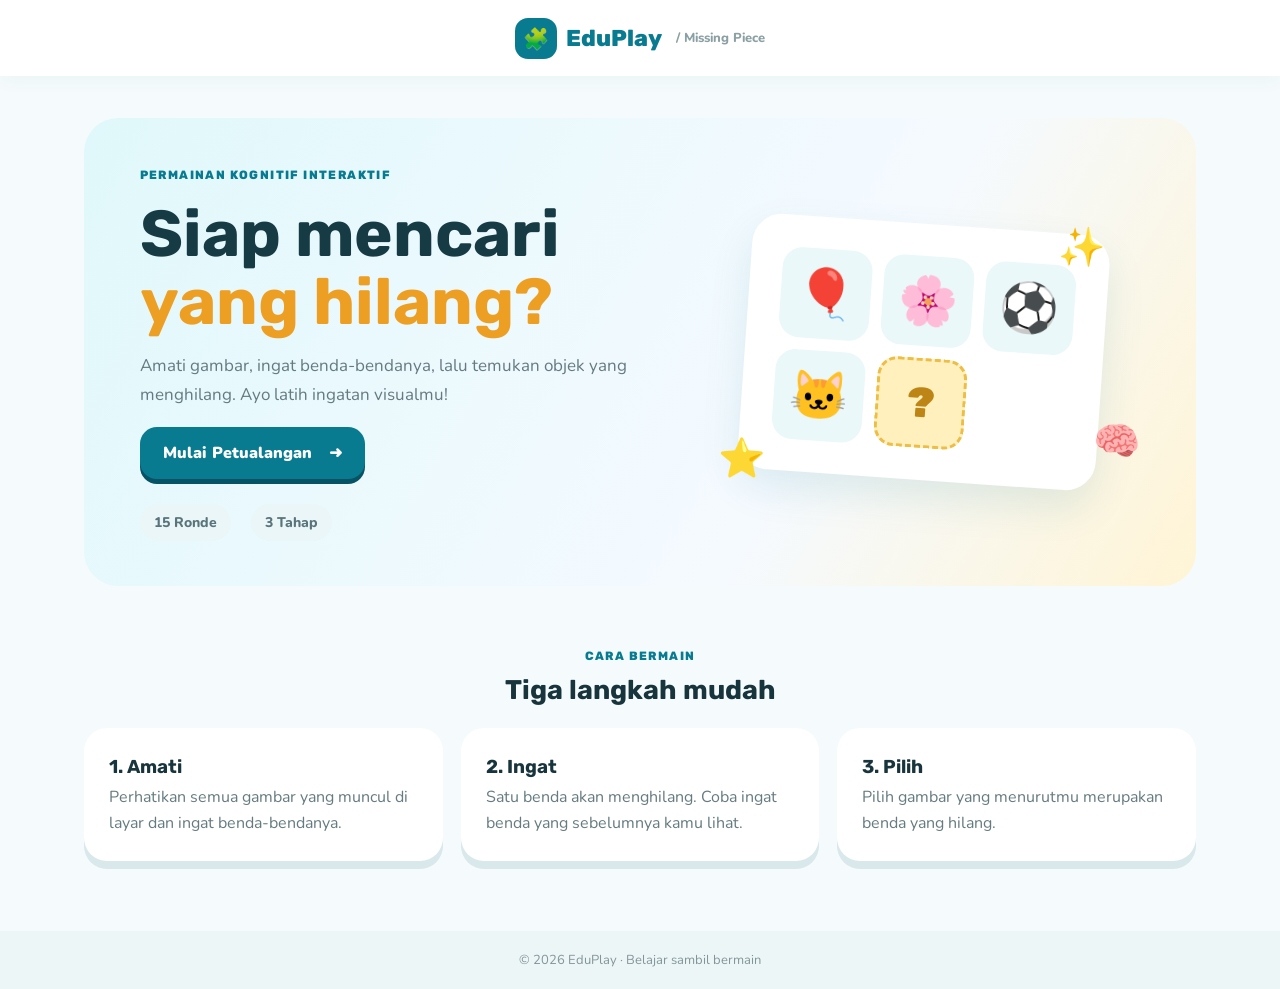
==== index.html @ 81400b52 "first commit" ====
<!DOCTYPE html>
<html lang="id">
<head>
  <meta charset="UTF-8">
  <meta name="viewport" content="width=device-width, initial-scale=1.0">
  <title>EduPlay — Missing Piece</title>
  <link rel="preconnect" href="https://fonts.googleapis.com">
  <link href="https://fonts.googleapis.com/css2?family=Nunito:wght@400;600;700;800;900&family=Rubik:wght@500;600;700;800;900&display=swap" rel="stylesheet">
  <link rel="stylesheet" href="style.css">
</head>
<body>
  <header class="topbar">
    <div class="brand"><span class="brand-icon">🧩</span><span>EduPlay</span></div>
    <div class="brand-sub">/ Missing Piece</div>
  </header>

  <main>
    <section id="homePage" class="page active">
      <div class="hero">
        <div class="hero-copy">
          <span class="eyebrow">PERMAINAN KOGNITIF INTERAKTIF</span>
          <h1>Siap mencari<br><span>yang hilang?</span></h1>
          <p>Amati gambar, ingat benda-bendanya, lalu temukan objek yang menghilang. Ayo latih ingatan visualmu!</p>
          <button class="primary-btn" id="startBtn">Mulai Petualangan <span>➜</span></button>
          <div class="mini-facts"><span>15 Ronde</span><span>3 Tahap</span></div>
        </div>
        <div class="hero-art">
          <div class="art-card"><span>🎈</span><span>🌸</span><span>⚽</span><span>🐱</span><span class="missing">?</span></div>
          <div class="float f1">✨</div><div class="float f2">⭐</div><div class="float f3">🧠</div>
        </div>
      </div>

      <div class="section-heading"><span class="eyebrow">CARA BERMAIN</span><h2>Tiga langkah mudah</h2></div>
      <div class="steps">
        <article class="info-card"><h3>1. Amati</h3><p>Perhatikan semua gambar yang muncul di layar dan ingat benda-bendanya.</p></article>
        <article class="info-card"><h3>2. Ingat</h3><p>Satu benda akan menghilang. Coba ingat benda yang sebelumnya kamu lihat.</p></article>
        <article class="info-card"><h3>3. Pilih</h3><p>Pilih gambar yang menurutmu merupakan benda yang hilang.</p></article>
      </div>
    </section>

    <section id="gamePage" class="page">
      <div class="game-heading">
        <div>
          <span class="eyebrow">SIMULATOR INTERAKTIF · 15 RONDE</span>
          <h1>Arena Missing Piece</h1>
          <p>Amati objek dengan teliti, lalu temukan yang menghilang!</p>
        </div>
      </div>
      <div class="stage-line"><span id="stageLabel">TAHAP 1 · 4 OBJEK</span><span id="phaseLabel">FASE 1 · AMATI</span></div>

      <div class="game-card">
        <div class="instruction" id="instruction">Perhatikan semua benda berikut dan ingat baik-baik.</div>
        <div class="timer-wrap"><div class="timer-number" id="timerNumber">5</div><span id="timerCaption">Waktu untuk mengamati</span></div>
        <div class="object-grid" id="objectGrid"></div>
        <div id="answerArea" class="answer-area hidden">
          <h2>Benda mana yang menghilang?</h2>
          <p>Pilih satu jawaban yang benar.</p>
          <div id="choiceGrid" class="choice-grid"></div>
        </div>
        <div id="feedback" class="feedback" aria-live="polite"></div>
        <div class="game-actions">
          <button id="nextBtn" class="primary-btn hidden">Ronde Berikutnya <span>➜</span></button>
          <button id="restartBtn" class="secondary-btn">Ulangi permainan</button>
        </div>
      </div>
      <p class="game-note">Tidak perlu terburu-buru. Amati gambar dengan tenang dan pilih jawabanmu.</p>
    </section>

    <section id="reportPage" class="page">
      <div class="report-hero">
        <div class="trophy">🏆</div>
        <span class="eyebrow">HASIL PETUALANGANMU</span>
        <h1 id="reportTitle">Rapor Permainan</h1>
        <p id="reportMessage">Selesaikan permainan untuk melihat hasilmu di sini.</p>
      </div>
      <div class="report-stats">
        <article class="stat-card"><small>TOTAL SKOR</small><strong id="finalScore">—</strong></article>
        <article class="stat-card"><small>AKURASI</small><strong id="accuracy">—</strong></article>
        <article class="stat-card"><small>JAWABAN BENAR</small><strong id="correctCount">—</strong></article>
        <article class="stat-card"><small>RATA-RATA RESPONS</small><strong id="avgTime">—</strong></article>
      </div>
      <div class="report-detail">
        <h2>Performa setiap tahap</h2>
        <div id="stageResults" class="stage-results">
          <p class="empty-report">Belum ada data permainan. Selesaikan 15 ronde untuk melihat laporan.</p>
        </div>
        <p class="report-disclaimer">Catatan: Rapor ini menggambarkan performa selama permainan, bukan diagnosis atau hasil tes psikologi terstandar.</p>
      </div>
      <div class="report-actions">
        <button class="primary-btn" id="playAgainBtn">Main Lagi</button>
        <button class="secondary-btn" id="printBtn">Cetak Rapor</button>
      </div>
    </section>
  </main>

  <footer>© 2026 EduPlay · Belajar sambil bermain</footer>
  <script src="script.js"></script>
</body>
</html>
---- style.css ----
*{box-sizing:border-box} :root{--blue:#087b91;--cyan:#dff7fb;--yellow:#ffcf58;--pink:#ff7892;--ink:#18343c;--muted:#657b80;--paper:#f5fbfc;--white:#fff;--green:#2eaa79;--shadow:0 8px 0 rgba(15,95,112,.12)} body{margin:0;background:var(--paper);color:var(--ink);font-family:Nunito, sans-serif}button{font:inherit;cursor:pointer;border:0}.topbar{height:76px;background:#ffffffed;backdrop-filter:blur(10px);display:flex;align-items:center;padding:0 max(calc((100% - 1160px)/2),24px);gap:14px;position:sticky;top:0;z-index:10;box-shadow:0 3px 18px #0b64700d}.brand{display:flex;align-items:center;gap:9px;text-decoration:none;font:800 23px Rubik;color:var(--blue)}.brand-icon{background:var(--blue);color:white;border-radius:13px;padding:8px;font-size:21px}.brand-sub{color:#8ba0a4;font-weight:800;font-size:13px}.nav{margin:auto;display:flex;gap:5px;background:#eef5f6;padding:5px;border-radius:30px}.nav-btn{padding:10px 17px;border-radius:24px;background:transparent;color:#61777b;font-weight:800}.nav-btn.active{background:var(--blue);color:white;box-shadow:0 3px 0 #075366}.sound-btn{background:#e9f3f5;border-radius:50%;width:42px;height:42px;font-size:19px}.page{display:none;max-width:1160px;margin:auto;padding:42px 24px 70px;min-height:calc(100vh - 130px)}.page.active{display:block}.hero{display:grid;grid-template-columns:1.1fr .9fr;align-items:center;gap:40px;padding:45px 5%;background:linear-gradient(120deg,#e0f8fb,#f5faff 65%,#fff4d5);border-radius:34px;overflow:hidden}.eyebrow{font:800 12px Rubik;letter-spacing:1.4px;color:var(--blue)}h1,h2,h3{font-family:Rubik,sans-serif}.hero h1{font-size:clamp(40px,6vw,65px);line-height:1.04;margin:15px 0;color:#163b45}.hero h1 span{color:#ed9f24}.hero-copy p,.game-heading p{font-size:17px;line-height:1.7;color:var(--muted);max-width:490px}.primary-btn{background:var(--blue);color:white;padding:15px 23px;border-radius:17px;font-weight:900;box-shadow:0 5px 0 #075366;transition:.15s}.primary-btn:hover{transform:translateY(-2px);filter:brightness(1.06)}.primary-btn:active{transform:translateY(3px);box-shadow:0 2px 0 #075366}.primary-btn span{margin-left:12px}.mini-facts{display:flex;gap:20px;margin-top:25px;color:#59757b;font-weight:800;font-size:14px}.hero-art{position:relative;min-height:280px;display:grid;place-items:center}.art-card{background:white;border:7px solid #fff;border-radius:30px;box-shadow:0 18px 40px #0b71801c;display:grid;grid-template-columns:repeat(3,90px);gap:12px;padding:25px;transform:rotate(4deg)}.art-card span{width:90px;height:90px;border-radius:20px;background:#eaf8fa;display:grid;place-items:center;font-size:48px}.art-card .missing{background:#fff0bd;color:#bd8515;font:900 42px Rubik;border:3px dashed #edbd45}.float{position:absolute;font-size:38px}.f1{top:10px;right:35px}.f2{bottom:8px;left:10px}.f3{right:0;bottom:25px}.section-heading{text-align:center;margin:58px 0 22px}.section-heading h2,.stage-preview h2{margin:8px 0;font-size:27px}.steps{display:grid;grid-template-columns:repeat(3,1fr);gap:18px}.info-card{background:white;border-radius:23px;padding:25px;box-shadow:var(--shadow)}.step-icon{width:58px;height:58px;border-radius:18px;display:grid;place-items:center;font-size:29px}.blue{background:#dff7fb}.yellow{background:#fff2c9}.pink{background:#ffe5eb}.info-card h3{margin:18px 0 7px}.info-card p{color:var(--muted);line-height:1.6;margin:0}.stage-preview{margin-top:35px;background:#fff;border-radius:25px;padding:25px 30px;display:flex;align-items:center;justify-content:space-between;gap:20px;box-shadow:var(--shadow)}.stage-chips{display:flex;flex-wrap:wrap;gap:9px}.stage-chips span{background:#eff8f8;padding:11px 14px;border-radius:30px;font-weight:800;font-size:13px}.game-heading{display:flex;align-items:center;justify-content:space-between;gap:20px}.game-heading h1{font-size:34px;margin:8px 0}.game-heading p{margin:0}.secondary-btn{background:#e8f2f4;color:#24515b;padding:13px 18px;border-radius:14px;font-weight:900}.hud{display:grid;grid-template-columns:repeat(4,1fr);gap:12px;margin:25px 0 14px}.hud-item{background:white;border-radius:16px;padding:13px 17px;box-shadow:0 4px 0 #e1edef}.hud-item small,.stat-card small{display:block;color:#819397;font-size:11px;font-weight:900;letter-spacing:1px}.hud-item strong{font:800 20px Rubik;display:block;margin-top:5px}.progress-track{height:11px;background:#dfebed;border-radius:20px;overflow:hidden}.progress-track div{height:100%;width:0;background:linear-gradient(90deg,#1aa6bb,#ffca55);border-radius:20px;transition:width .3s}.stage-line{display:flex;justify-content:space-between;margin:18px 2px 12px;color:var(--blue);font-size:12px;font-weight:900;letter-spacing:1px}.game-card{background:white;border-radius:28px;padding:27px;box-shadow:0 8px 0 #dcebed;text-align:center}.instruction{font:700 19px Rubik;margin:0 auto 15px}.timer-wrap{display:flex;align-items:center;justify-content:center;gap:9px;color:#748a8f;font-size:13px;font-weight:800;margin-bottom:18px}.timer-number{background:#fff0c5;color:#9b6c00;font:900 18px Rubik;border-radius:50%;width:36px;height:36px;display:grid;place-items:center}.object-grid{display:flex;justify-content:center;flex-wrap:wrap;gap:14px;min-height:125px;align-items:center}.object-tile{width:112px;height:112px;border-radius:23px;background:#eaf8fa;display:grid;place-items:center;font-size:56px;border:3px solid #d8f0f3;animation:pop .25s ease}.object-tile.missing-tile{background:#fff5d9;border:3px dashed #e9bd4c;color:#b77b0b;font:900 42px Rubik}.answer-area{margin-top:24px}.answer-area h2{font-size:22px;margin:0 0 4px}.answer-area p{color:var(--muted);margin:0 0 17px}.choice-grid{display:flex;justify-content:center;flex-wrap:wrap;gap:12px}.choice-btn{width:92px;height:92px;border-radius:20px;background:#eff8f9;border:3px solid transparent;font-size:44px;transition:.15s}.choice-btn:hover{border-color:#45b4c2;transform:translateY(-3px)}.choice-btn:disabled{cursor:default;opacity:.75}.choice-btn.correct{background:#dff8eb;border-color:#45bd84}.choice-btn.wrong{background:#ffe4e9;border-color:#ed8296}.feedback{min-height:28px;margin:17px 0 0;font-weight:900;font-size:17px}.feedback.good{color:#16865b}.feedback.bad{color:#d34b66}.game-actions{display:flex;justify-content:center;gap:12px;margin-top:12px}.hidden{display:none!important}.game-note{text-align:center;color:#74898e;font-size:13px;margin-top:20px}.report-hero{text-align:center;padding:35px 15px 25px}.trophy{font-size:68px}.report-hero h1{font-size:38px;margin:8px}.report-hero p{color:var(--muted)}.report-stats{display:grid;grid-template-columns:repeat(4,1fr);gap:14px}.stat-card{background:white;padding:22px;border-radius:20px;box-shadow:var(--shadow)}.stat-card>span{font-size:28px}.stat-card small{margin-top:12px}.stat-card strong{display:block;font:900 29px Rubik;margin-top:7px;color:var(--blue)}.report-detail{background:white;border-radius:24px;padding:25px;margin-top:25px;box-shadow:var(--shadow)}.report-detail h2{margin-top:0}.stage-results{display:grid;grid-template-columns:repeat(3,1fr);gap:12px}.stage-result{background:#eff8f9;padding:17px;border-radius:16px}.stage-result strong{font:800 18px Rubik}.stage-result p{color:var(--muted);margin:7px 0 0}.report-disclaimer{font-size:12px;color:#7d9094;line-height:1.5;margin:20px 0 0}.empty-report{text-align:center;color:var(--muted);grid-column:1/-1;padding:20px}.report-actions{display:flex;justify-content:center;gap:12px;margin-top:25px}footer{text-align:center;padding:20px;color:#82969a;font-size:13px;background:#edf6f7}@keyframes pop{from{transform:scale(.8);opacity:.3}to{transform:scale(1);opacity:1}}@media(max-width:760px){.topbar{height:auto;min-height:70px;padding:12px 16px;flex-wrap:wrap}.brand{font-size:20px}.brand-sub{display:none}.nav{order:3;width:100%;justify-content:center}.nav-btn{font-size:12px;padding:9px 11px}.page{padding:25px 16px 50px}.hero{grid-template-columns:1fr;padding:30px 22px}.hero-art{min-height:220px}.art-card{grid-template-columns:repeat(3,65px);padding:17px;gap:8px}.art-card span{width:65px;height:65px;font-size:36px}.steps{grid-template-columns:1fr}.stage-preview{display:block}.stage-chips{margin-top:15px}.hud{grid-template-columns:repeat(2,1fr)}.game-card{padding:20px 12px}.object-tile{width:76px;height:76px;font-size:39px}.choice-btn{width:70px;height:70px;font-size:35px}.report-stats{grid-template-columns:repeat(2,1fr)}.stage-results{grid-template-columns:1fr}.game-heading{align-items:flex-start}.game-heading h1{font-size:27px}.game-heading p{font-size:14px}.secondary-btn{white-space:nowrap}.mini-facts{gap:10px;font-size:12px}}@media print{.topbar,footer,.report-actions{display:none!important}.page{display:none!important}.page#reportPage{display:block!important}.report-detail,.stat-card{box-shadow:none;border:1px solid #ddd}}

/* Revisi tampilan berdasarkan masukan */
.topbar .sound-btn{font-size:12px;font-weight:800;padding:0 12px;width:auto;border-radius:20px}
.steps .info-card{padding-top:24px}
.info-card h3{margin-top:4px}
.game-heading{justify-content:center;text-align:center;margin:8px auto 26px}
.game-heading>div{max-width:760px}
.game-heading p{margin-left:auto;margin-right:auto}
.game-heading .secondary-btn{display:none}
.stage-line{max-width:900px;margin:18px auto 12px}
.game-card{max-width:980px;margin:0 auto}
.object-grid{gap:13px}
.object-tile{width:clamp(78px,11vw,120px);height:clamp(78px,11vw,120px);padding:7px;overflow:hidden}
.object-tile img{display:block;width:100%;height:100%;object-fit:contain;border-radius:15px}
.object-tile.missing-tile{font-size:42px}
.choice-grid{gap:14px}
.choice-btn{width:clamp(76px,10vw,106px);height:clamp(76px,10vw,106px);padding:6px;overflow:hidden}
.choice-btn img{width:100%;height:100%;object-fit:contain;border-radius:13px;display:block}
.choice-btn.correct{background:#dff8eb;border-color:#45bd84}
.choice-btn.wrong{background:#ffe4e9;border-color:#ed8296}
#homePage .stage-preview{display:none!important}
#gamePage .hud,#gamePage .progress-track{display:none!important}
@media(max-width:760px){
 .game-heading{justify-content:center;text-align:center}
 .game-heading h1{font-size:29px}
 .object-tile{width:76px;height:76px}
 .choice-btn{width:72px;height:72px}
}


/* ===== Revisi EduPlay berdasarkan masukan terbaru ===== */
.topbar {
  justify-content: center;
}
.topbar .nav,
.topbar .sound-btn {
  display: none !important;
}
.brand {
  margin-right: 0;
}
.mini-facts span {
  background: #eaf6f7;
  padding: 9px 14px;
  border-radius: 22px;
}
.game-heading {
  display: flex;
  justify-content: center;
  text-align: center;
  margin: 8px auto 26px;
}
.game-heading > div {
  width: 100%;
  max-width: 800px;
}
.game-heading p {
  margin-left: auto;
  margin-right: auto;
}
.stage-line {
  max-width: 980px;
  margin: 18px auto 12px;
}
.game-card {
  max-width: 1050px;
  margin: 0 auto;
}
.object-grid {
   display: flex;
   flex-wrap: wrap;
   justify-content: center;
   align-items: center;
   gap: 12px;
   width: 100%;
   max-width: 850px;
   margin: 20px auto;
   min-height: 100px;
}

.object-tile {
    width: 110px;
    height: 110px;
    flex: 0 0 110px;
    aspect-ratio: 1 / 1;
    padding: 7px;
    display: flex;
    justify-content: center;
    align-items: center;
    overflow: hidden;
}

.object-tile img {
  width: 100%;
  height: 100%;
  object-fit: contain;
}

.object-tile img,
.choice-btn img {
  display: block;
  width: 100%;
  height: 100%;
  object-fit: contain;
  border-radius: 14px;
}
.object-tile.missing-tile {
  display: grid;
  place-items: center;
}
.choice-grid {
  display: flex;
  justify-content: center;
  align-items: center;
  flex-wrap: wrap;
  gap: 14px;
}
.choice-btn {
  width: 100px;
  height: 100px;
  padding: 7px;
  display: flex;
  align-items: center;
  justify-content: center;
  overflow: hidden;
}
.stat-card > span {
  display: none !important;
}
.stat-card small {
  margin-top: 0;
}
@media (max-width: 760px) {
  .topbar {
    min-height: 64px;
    height: auto;
    padding: 12px 16px;
  }
  .object-tile {
    width: 100%;
    height: auto;
  }
  .choice-btn {
    width: 76px;
    height: 76px;
  }
  .game-heading {
    justify-content: center;
    text-align: center;
  }
  .report-stats {
    grid-template-columns: repeat(2, minmax(0, 1fr));
  }
}
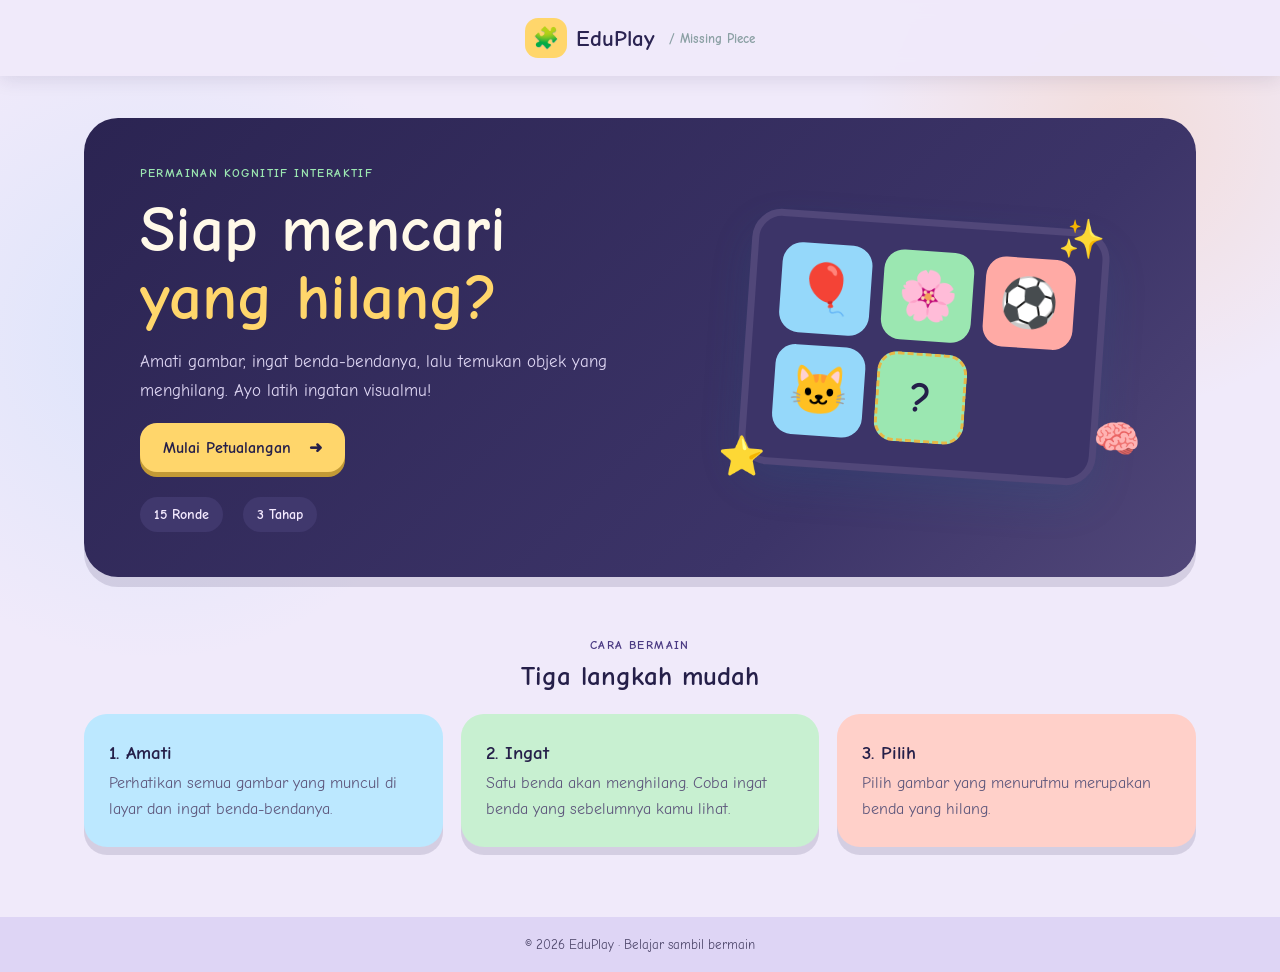
==== commit 6ff47025: "ubah font" ====
--- a/index.html
+++ b/index.html
@@ -1,12 +1,15 @@
 <!DOCTYPE html>
 <html lang="id">
 <head>
-  <meta charset="UTF-8">
-  <meta name="viewport" content="width=device-width, initial-scale=1.0">
-  <title>EduPlay — Missing Piece</title>
-  <link rel="preconnect" href="https://fonts.googleapis.com">
-  <link href="https://fonts.googleapis.com/css2?family=Nunito:wght@400;600;700;800;900&family=Rubik:wght@500;600;700;800;900&display=swap" rel="stylesheet">
-  <link rel="stylesheet" href="style.css">
+    <meta charset="UTF-8">
+    <meta name="viewport" content="width=device-width, initial-scale=1.0">
+    <title>EduPlay - Missing Piece</title>
+
+    <link rel="preconnect" href="https://fonts.googleapis.com">
+    <link rel="preconnect" href="https://fonts.gstatic.com" crossorigin>
+    <link href="https://fonts.googleapis.com/css2?family=Comic+Neue:wght@400;700&display=swap" rel="stylesheet">
+
+    <link rel="stylesheet" href="style.css">
 </head>
 <body>
   <header class="topbar">
--- a/style.css
+++ b/style.css
@@ -95,6 +95,7 @@
   width: 100%;
   height: 100%;
   object-fit: contain;
+  background: transparent;
 }
 
 .object-tile img,
@@ -153,3 +154,297 @@
     grid-template-columns: repeat(2, minmax(0, 1fr));
   }
 }
+/* EduPlay — Pastel Playground theme */
+:root {
+  --blue: #216b91;
+  --cyan: #dff3fc;
+  --yellow: #ffe17a;
+  --pink: #ffaaa5;
+  --ink: #193d4c;
+  --muted: #4f6d78;
+  --paper: #eaf6ff;
+  --white: #fffdf5;
+  --green: #21815b;
+  --shadow: 0 8px 0 rgba(33, 107, 145, .13);
+  --sky: #8ed8f8;
+  --mint: #9be7b1;
+  --coral: #ffaaa5;
+  --lavender: #c9b6f2;
+}
+
+body {
+  background:
+    radial-gradient(ellipse at 12% 5%, rgba(142, 216, 248, .34), transparent 32rem),
+    radial-gradient(ellipse at 92% 28%, rgba(201, 182, 242, .22), transparent 30rem),
+    var(--paper);
+  color: var(--ink);
+}
+.topbar {
+  background: rgba(255, 253, 245, .96);
+  box-shadow: 0 3px 18px rgba(33, 107, 145, .10);
+}
+.brand { color: var(--blue); }
+.brand-icon { background: var(--blue); }
+.nav { background: #e1f0fb; }
+.nav-btn { color: #385e70; }
+.nav-btn.active { background: var(--blue); box-shadow: 0 3px 0 #174d6a; }
+.sound-btn, .secondary-btn { background: #e3f3fb; color: #234f65; }
+
+.hero {
+  background: linear-gradient(120deg, #d9f2ff 0%, #e2f8eb 48%, #fff0bd 100%);
+}
+.eyebrow { color: var(--blue); }
+.hero h1 { color: #193d4c; }
+.hero h1 span { color: #b76a24; }
+.hero-copy p, .game-heading p { color: var(--muted); }
+.primary-btn { background: var(--blue); box-shadow: 0 5px 0 #174d6a; }
+.primary-btn:active { box-shadow: 0 2px 0 #174d6a; }
+.mini-facts { color: #385e70; }
+.mini-facts span { background: #d9f1ff; }
+
+.art-card {
+  background: #f1eaff;
+  border-color: #fffdf5;
+  box-shadow: 0 18px 40px rgba(33, 107, 145, .16);
+}
+.art-card span { background: #dff3fc; }
+.art-card span:nth-child(3n + 2) { background: #dff6e5; }
+.art-card span:nth-child(3n) { background: #fff0bd; }
+.art-card .missing {
+  background: #ffe3df;
+  color: #8e4e31;
+  border-color: #e39a63;
+}
+.blue, .step-icon.blue { background: #d9f1ff; }
+.yellow, .step-icon.yellow { background: #fff0bd; }
+.pink, .step-icon.pink { background: #ffe3df; }
+.info-card { background: #e2f7e8; box-shadow: var(--shadow); }
+.steps .info-card:nth-child(3n + 2) { background: #eee7ff; }
+.steps .info-card:nth-child(3n) { background: #fff3c9; }
+.info-card p, .stage-preview p { color: var(--muted); }
+.stage-preview { background: #eee7ff; box-shadow: var(--shadow); }
+.stage-chips span { background: #fff3c9; }
+.stage-chips span:nth-child(3n + 2) { background: #dff6e5; }
+.stage-chips span:nth-child(3n) { background: #d9f1ff; }
+
+.hud-item { background: #fffdf5; box-shadow: 0 4px 0 #d4e8f1; }
+.hud-item:nth-child(4n + 1) { background: #e1f3ff; }
+.hud-item:nth-child(4n + 2) { background: #e3f7e8; }
+.hud-item:nth-child(4n + 3) { background: #fff3c9; }
+.hud-item:nth-child(4n) { background: #eee7ff; }
+.hud-item small, .stat-card small { color: #4c6875; }
+.progress-track { background: #d7eaf4; }
+.progress-track div { background: linear-gradient(90deg, #49a9d1, #77c995, #f0c64f); }
+.stage-line { color: var(--blue); }
+
+.game-card {
+  background: linear-gradient(145deg, #f1fff4, #fffdf5 72%);
+  box-shadow: 0 8px 0 #cfe8df;
+}
+.timer-wrap { color: #4f6d78; }
+.timer-number { background: #ffe17a; color: #654900; }
+.object-tile { background: #dff3fc; border-color: #b8e4f4; }
+.object-grid .object-tile:nth-child(3n + 2) {
+  background: #e2f7e8;
+  border-color: #b8e3c4;
+}
+.object-grid .object-tile:nth-child(3n) {
+  background: #eee7ff;
+  border-color: #d1c1f0;
+}
+.object-tile.missing-tile {
+  background: #fff0bd;
+  border-color: #d5a942;
+  color: #765300;
+}
+.answer-area p, .game-note { color: var(--muted); }
+.choice-btn { background: #dff3fc; color: var(--ink); }
+.choice-grid .choice-btn:nth-child(3n + 2) { background: #e2f7e8; }
+.choice-grid .choice-btn:nth-child(3n) { background: #eee7ff; }
+.choice-btn:hover { border-color: #398db2; }
+.choice-btn:disabled { opacity: .82; }
+.choice-btn.correct { background: #ccefd7; border-color: #32885c; }
+.choice-btn.wrong { background: #ffe0dc; border-color: #c85e58; }
+.feedback.good { color: #176b49; }
+.feedback.bad { color: #a73d45; }
+
+.report-hero { color: var(--ink); }
+.report-hero p, .report-disclaimer, .empty-report { color: var(--muted); }
+.stat-card { background: #dff3fc; box-shadow: var(--shadow); }
+.report-stats .stat-card:nth-child(4n + 2) { background: #e2f7e8; }
+.report-stats .stat-card:nth-child(4n + 3) { background: #fff3c9; }
+.report-stats .stat-card:nth-child(4n) { background: #eee7ff; }
+.stat-card strong { color: var(--blue); }
+.report-detail { background: #fffdf5; box-shadow: var(--shadow); }
+.stage-result { background: #e1f3ff; }
+.stage-results .stage-result:nth-child(3n + 2) { background: #e3f7e8; }
+.stage-results .stage-result:nth-child(3n) { background: #eee7ff; }
+footer { background: #dceef7; color: #4f6d78; }
+button:focus-visible { outline: 3px solid #8b69c5; outline-offset: 3px; }
+
+/* Palet EduPlay dibuat lebih jelas pada pratinjau */
+:root {
+  --blue: #176287;
+  --ink: #17384a;
+  --muted: #405f6e;
+  --paper: #dff1ff;
+}
+body {
+  background: linear-gradient(135deg, #dff1ff 0%, #e7ddff 55%, #fff0bf 100%);
+}
+.topbar { background: #c9f1dc; }
+.hero {
+  background: linear-gradient(120deg, #a9e2ff 0%, #b9efc8 48%, #ffe188 100%);
+}
+.art-card { background: #e1d5ff; }
+.art-card span { background: #bfe9ff; }
+.art-card span:nth-child(3n + 2) { background: #bfecc9; }
+.art-card span:nth-child(3n) { background: #ffe18b; }
+.info-card { background: #bfecc9; }
+.steps .info-card:nth-child(3n + 2) { background: #d9ccff; }
+.steps .info-card:nth-child(3n) { background: #ffe69d; }
+.stage-preview { background: #d9ccff; }
+.hud-item:nth-child(4n + 1) { background: #bfe9ff; }
+.hud-item:nth-child(4n + 2) { background: #bfecc9; }
+.hud-item:nth-child(4n + 3) { background: #ffe69d; }
+.hud-item:nth-child(4n) { background: #d9ccff; }
+.game-card { background: #d8f2ff; }
+.object-tile { background: #bfe9ff; border-color: #7cc7eb; }
+.object-grid .object-tile:nth-child(3n + 2) { background: #bfecc9; border-color: #7dce91; }
+.object-grid .object-tile:nth-child(3n) { background: #d9ccff; border-color: #a995e8; }
+.object-tile.missing-tile { background: #ffe69d; border-color: #c99723; }
+.choice-btn { background: #bfe9ff; }
+.choice-grid .choice-btn:nth-child(3n + 2) { background: #bfecc9; }
+.choice-grid .choice-btn:nth-child(3n) { background: #d9ccff; }
+.choice-btn.correct { background: #b5e8c2; border-color: #25834e; }
+.choice-btn.wrong { background: #ffd1ca; border-color: #b84e48; }
+.stat-card { background: #bfe9ff; }
+.report-stats .stat-card:nth-child(4n + 2) { background: #bfecc9; }
+.report-stats .stat-card:nth-child(4n + 3) { background: #ffe69d; }
+.report-stats .stat-card:nth-child(4n) { background: #d9ccff; }
+.report-detail { background: #e1d5ff; }
+.stage-result { background: #bfe9ff; }
+.stage-results .stage-result:nth-child(3n + 2) { background: #bfecc9; }
+.stage-results .stage-result:nth-child(3n) { background: #d9ccff; }
+footer { background: #cbe5f3; }
+
+/* Tema terpilih: Arcade Pelangi */
+:root {
+  --blue: #4b3b83;
+  --cyan: #bce8ff;
+  --yellow: #ffd66b;
+  --pink: #ffaaa5;
+  --ink: #251f49;
+  --muted: #5e577c;
+  --paper: #f0eafa;
+  --white: #fffaff;
+  --green: #25834e;
+  --shadow: 0 8px 0 rgba(43, 36, 82, .14);
+}
+body {
+  background:
+    radial-gradient(circle at 88% 14%, rgba(255, 167, 92, .20), transparent 17rem),
+    radial-gradient(circle at 12% 35%, rgba(131, 200, 255, .18), transparent 20rem),
+    var(--paper);
+  color: var(--ink);
+}
+.topbar {
+  background: rgba(240, 234, 250, .96);
+  box-shadow: 0 3px 18px rgba(43, 36, 82, .12);
+}
+.brand { color: #2b2452; }
+.brand-icon { color: #2b2452; background: #ffd66b; }
+.nav { background: transparent; border: 1px solid #d7c9ef; }
+.nav-btn { color: #5e577c; }
+.nav-btn.active { color: #291f50; background: #ffd66b; box-shadow: 0 3px 0 #c39a36; }
+.sound-btn, .secondary-btn { color: #302751; background: #d9ccff; }
+.hero {
+  background: linear-gradient(135deg, #2b2452 0%, #3c3468 70%, #514779 100%);
+  box-shadow: 0 10px 0 rgba(43, 36, 82, .14);
+}
+.hero .eyebrow { color: #9be7b1; }
+.hero h1 { color: #fff9e9; }
+.hero h1 span { color: #ffd66b; }
+.hero-copy p { color: #e0d8f5; }
+.primary-btn {
+  color: #251f49;
+  background: #ffd66b;
+  box-shadow: 0 5px 0 #c39a36;
+}
+.primary-btn:active { box-shadow: 0 2px 0 #c39a36; }
+.mini-facts { color: #f4eaff; }
+.mini-facts span { background: #40386d; }
+.art-card { background: #3c3468; border-color: #514779; }
+.art-card span { background: #95d8fa; }
+.art-card span:nth-child(3n + 2) { background: #9be7b1; }
+.art-card span:nth-child(3n) { background: #ffaaa5; }
+.art-card .missing { color: #251f49; background: #ffd66b; border-color: #e6b848; }
+.blue, .step-icon.blue { background: #bce8ff; }
+.yellow, .step-icon.yellow { background: #ffe3a0; }
+.pink, .step-icon.pink { background: #ffd0c9; }
+.info-card { background: #bce8ff; box-shadow: var(--shadow); }
+.steps .info-card:nth-child(3n + 2) { background: #c8f0d1; }
+.steps .info-card:nth-child(3n) { background: #ffd0c9; }
+.stage-preview { background: #ded5f5; box-shadow: var(--shadow); }
+.stage-chips span { color: #302751; background: #bce8ff; }
+.stage-chips span:nth-child(3n + 2) { background: #c8f0d1; }
+.stage-chips span:nth-child(3n) { background: #ffe3a0; }
+.hud-item { background: #fffaff; box-shadow: 0 4px 0 #d7c9ef; }
+.hud-item:nth-child(4n + 1) { background: #bce8ff; }
+.hud-item:nth-child(4n + 2) { background: #c8f0d1; }
+.hud-item:nth-child(4n + 3) { background: #ffe3a0; }
+.hud-item:nth-child(4n) { background: #ded5f5; }
+.hud-item small, .stat-card small { color: #514a70; }
+.progress-track { background: #d9cfea; }
+.progress-track div { background: linear-gradient(90deg, #95d8fa, #9be7b1, #ffd66b); }
+.stage-line { color: #4b3b83; }
+.game-card {
+  color: #fff9e9;
+  background: #2b2452;
+  box-shadow: 0 8px 0 #1d193a;
+}
+.game-card .instruction, .game-card .answer-area h2 { color: #fff9e9; }
+.game-card .timer-wrap, .game-card .answer-area p { color: #e0d8f5; }
+.timer-number { color: #251f49; background: #ffd66b; }
+.object-tile { background: #95d8fa; border-color: #73c2e9; }
+.object-grid .object-tile:nth-child(3n + 2) { background: #9be7b1; border-color: #6ec989; }
+.object-grid .object-tile:nth-child(3n) { background: #ffaaa5; border-color: #e47f7a; }
+.object-tile.missing-tile { color: #ffd66b; background: #514779; border-color: #ffd66b; }
+.choice-btn { color: #251f49; background: #95d8fa; }
+.choice-grid .choice-btn:nth-child(3n + 2) { background: #9be7b1; }
+.choice-grid .choice-btn:nth-child(3n) { background: #ffaaa5; }
+.choice-btn:hover { border-color: #ffd66b; }
+.choice-btn.correct { color: #173d2a; background: #9be7b1; border-color: #25834e; }
+.choice-btn.wrong { color: #542a36; background: #ffaaa5; border-color: #b84e48; }
+.feedback.good { color: #9be7b1; }
+.feedback.bad { color: #ffaaa5; }
+.game-note { color: #5e577c; }
+.stat-card { background: #bce8ff; box-shadow: var(--shadow); }
+.report-stats .stat-card:nth-child(4n + 2) { background: #c8f0d1; }
+.report-stats .stat-card:nth-child(4n + 3) { background: #ffe3a0; }
+.report-stats .stat-card:nth-child(4n) { background: #ded5f5; }
+.stat-card strong { color: #4b3b83; }
+.report-detail { color: #fff9e9; background: #2b2452; box-shadow: var(--shadow); }
+.report-detail h2 { color: #fff9e9; }
+.stage-result { color: #251f49; background: #bce8ff; }
+.stage-results .stage-result:nth-child(3n + 2) { background: #c8f0d1; }
+.stage-results .stage-result:nth-child(3n) { background: #ded5f5; }
+.stage-result p, .report-disclaimer { color: #e0d8f5; }
+.report-hero p, .empty-report { color: #5e577c; }
+footer { color: #4e476b; background: #ded5f5; }
+button:focus-visible { outline-color: #6c57b4; }
+.report-detail .stage-result p { color: #514a70; }
+.report-detail .report-disclaimer, .report-detail .empty-report { color: #e0d8f5; }
+
+/* FONT COMIC NEUE */
+* {
+    font-family: 'Comic Neue', cursive !important;
+}
+
+body {
+    font-weight: 400;
+}
+
+h1, h2, h3, h4, button {
+    font-weight: 700;
+}
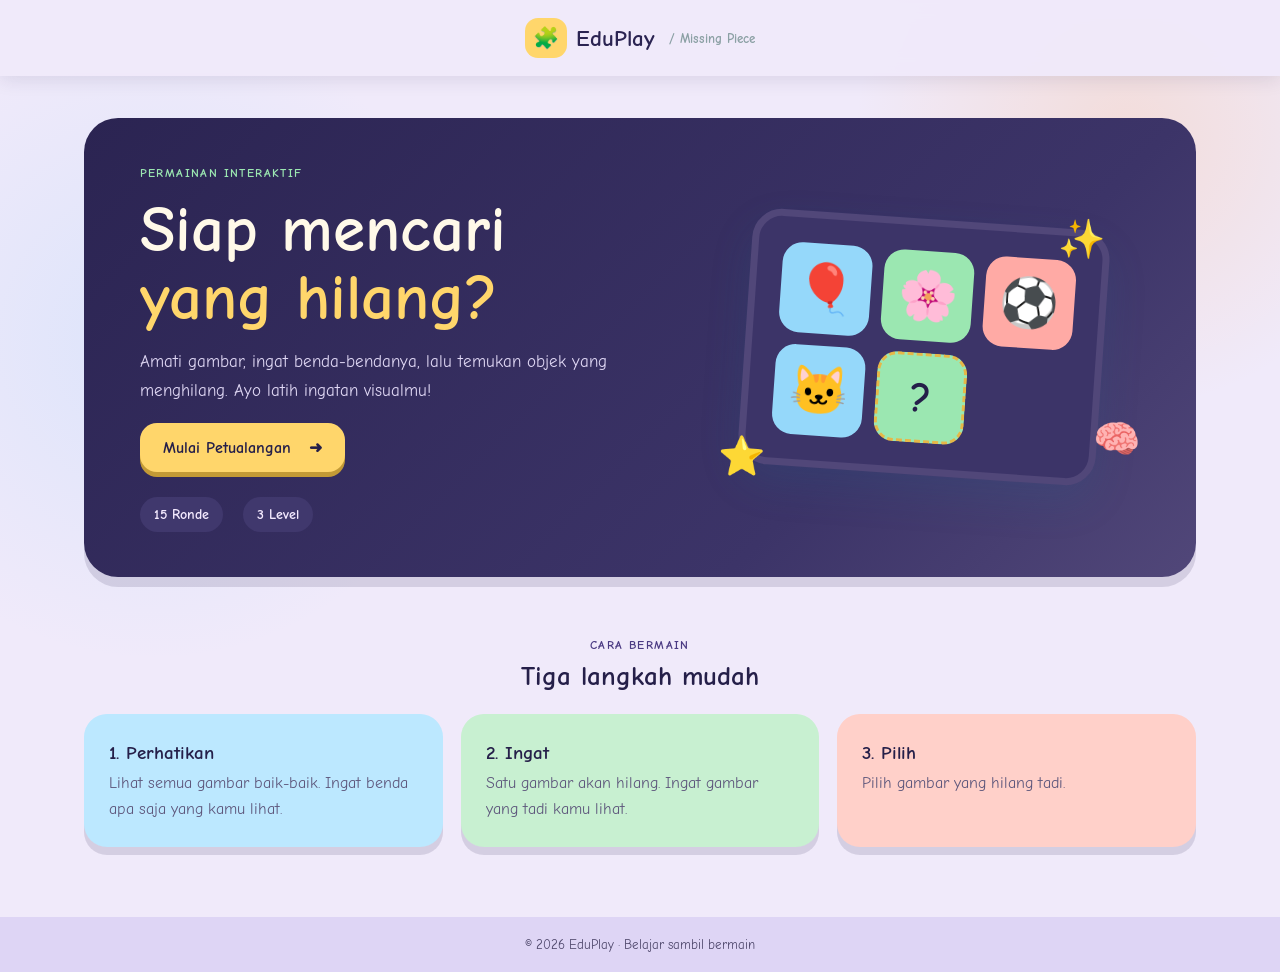
==== commit a91f5314: "ganti beberapa kata yang kurang sesuai" ====
--- a/index.html
+++ b/index.html
@@ -21,11 +21,11 @@
     <section id="homePage" class="page active">
       <div class="hero">
         <div class="hero-copy">
-          <span class="eyebrow">PERMAINAN KOGNITIF INTERAKTIF</span>
+          <span class="eyebrow">PERMAINAN INTERAKTIF</span>
           <h1>Siap mencari<br><span>yang hilang?</span></h1>
           <p>Amati gambar, ingat benda-bendanya, lalu temukan objek yang menghilang. Ayo latih ingatan visualmu!</p>
           <button class="primary-btn" id="startBtn">Mulai Petualangan <span>➜</span></button>
-          <div class="mini-facts"><span>15 Ronde</span><span>3 Tahap</span></div>
+          <div class="mini-facts"><span>15 Ronde</span><span>3 Level</span></div>
         </div>
         <div class="hero-art">
           <div class="art-card"><span>🎈</span><span>🌸</span><span>⚽</span><span>🐱</span><span class="missing">?</span></div>
@@ -35,9 +35,9 @@
 
       <div class="section-heading"><span class="eyebrow">CARA BERMAIN</span><h2>Tiga langkah mudah</h2></div>
       <div class="steps">
-        <article class="info-card"><h3>1. Amati</h3><p>Perhatikan semua gambar yang muncul di layar dan ingat benda-bendanya.</p></article>
-        <article class="info-card"><h3>2. Ingat</h3><p>Satu benda akan menghilang. Coba ingat benda yang sebelumnya kamu lihat.</p></article>
-        <article class="info-card"><h3>3. Pilih</h3><p>Pilih gambar yang menurutmu merupakan benda yang hilang.</p></article>
+        <article class="info-card"><h3>1. Perhatikan</h3><p>Lihat semua gambar baik-baik. Ingat benda apa saja yang kamu lihat.</p></article>
+        <article class="info-card"><h3>2. Ingat</h3><p>Satu gambar akan hilang. Ingat gambar yang tadi kamu lihat.</p></article>
+        <article class="info-card"><h3>3. Pilih</h3><p>Pilih gambar yang hilang tadi.</p></article>
       </div>
     </section>
 
--- a/style.css
+++ b/style.css
@@ -447,4 +447,4 @@
 
 h1, h2, h3, h4, button {
     font-weight: 700;
-}+}
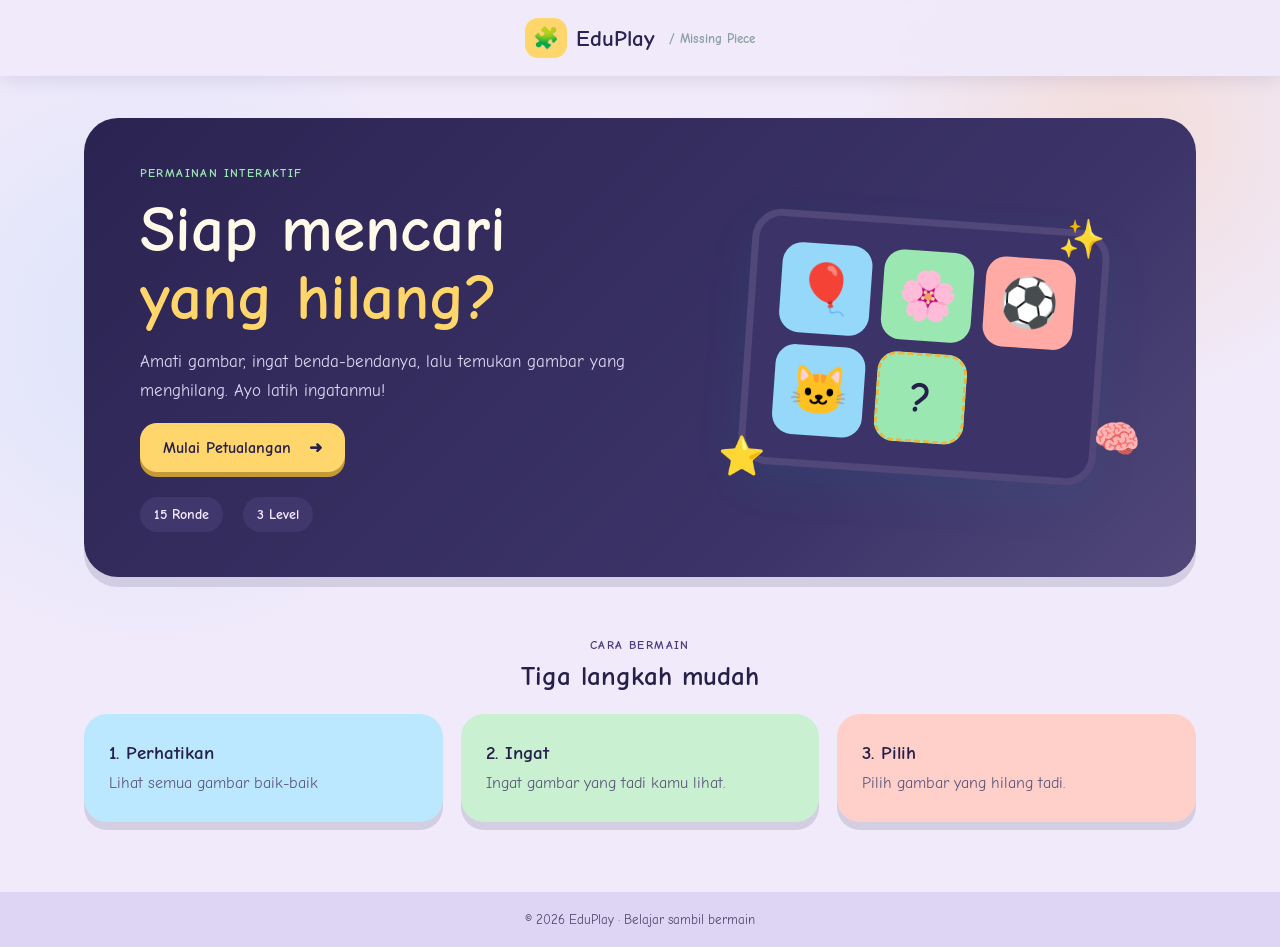
==== commit a76e2aba: "ganti kata 2" ====
--- a/index.html
+++ b/index.html
@@ -23,7 +23,7 @@
         <div class="hero-copy">
           <span class="eyebrow">PERMAINAN INTERAKTIF</span>
           <h1>Siap mencari<br><span>yang hilang?</span></h1>
-          <p>Amati gambar, ingat benda-bendanya, lalu temukan objek yang menghilang. Ayo latih ingatan visualmu!</p>
+          <p>Amati gambar, ingat benda-bendanya, lalu temukan gambar yang menghilang. Ayo latih ingatanmu!</p>
           <button class="primary-btn" id="startBtn">Mulai Petualangan <span>➜</span></button>
           <div class="mini-facts"><span>15 Ronde</span><span>3 Level</span></div>
         </div>
@@ -35,8 +35,8 @@
 
       <div class="section-heading"><span class="eyebrow">CARA BERMAIN</span><h2>Tiga langkah mudah</h2></div>
       <div class="steps">
-        <article class="info-card"><h3>1. Perhatikan</h3><p>Lihat semua gambar baik-baik. Ingat benda apa saja yang kamu lihat.</p></article>
-        <article class="info-card"><h3>2. Ingat</h3><p>Satu gambar akan hilang. Ingat gambar yang tadi kamu lihat.</p></article>
+        <article class="info-card"><h3>1. Perhatikan</h3><p>Lihat semua gambar baik-baik</p></article>
+        <article class="info-card"><h3>2. Ingat</h3><p>Ingat gambar yang tadi kamu lihat.</p></article>
         <article class="info-card"><h3>3. Pilih</h3><p>Pilih gambar yang hilang tadi.</p></article>
       </div>
     </section>
@@ -46,7 +46,7 @@
         <div>
           <span class="eyebrow">SIMULATOR INTERAKTIF · 15 RONDE</span>
           <h1>Arena Missing Piece</h1>
-          <p>Amati objek dengan teliti, lalu temukan yang menghilang!</p>
+          <p>Amati gambar dengan teliti, lalu temukan yang menghilang!</p>
         </div>
       </div>
       <div class="stage-line"><span id="stageLabel">TAHAP 1 · 4 OBJEK</span><span id="phaseLabel">FASE 1 · AMATI</span></div>
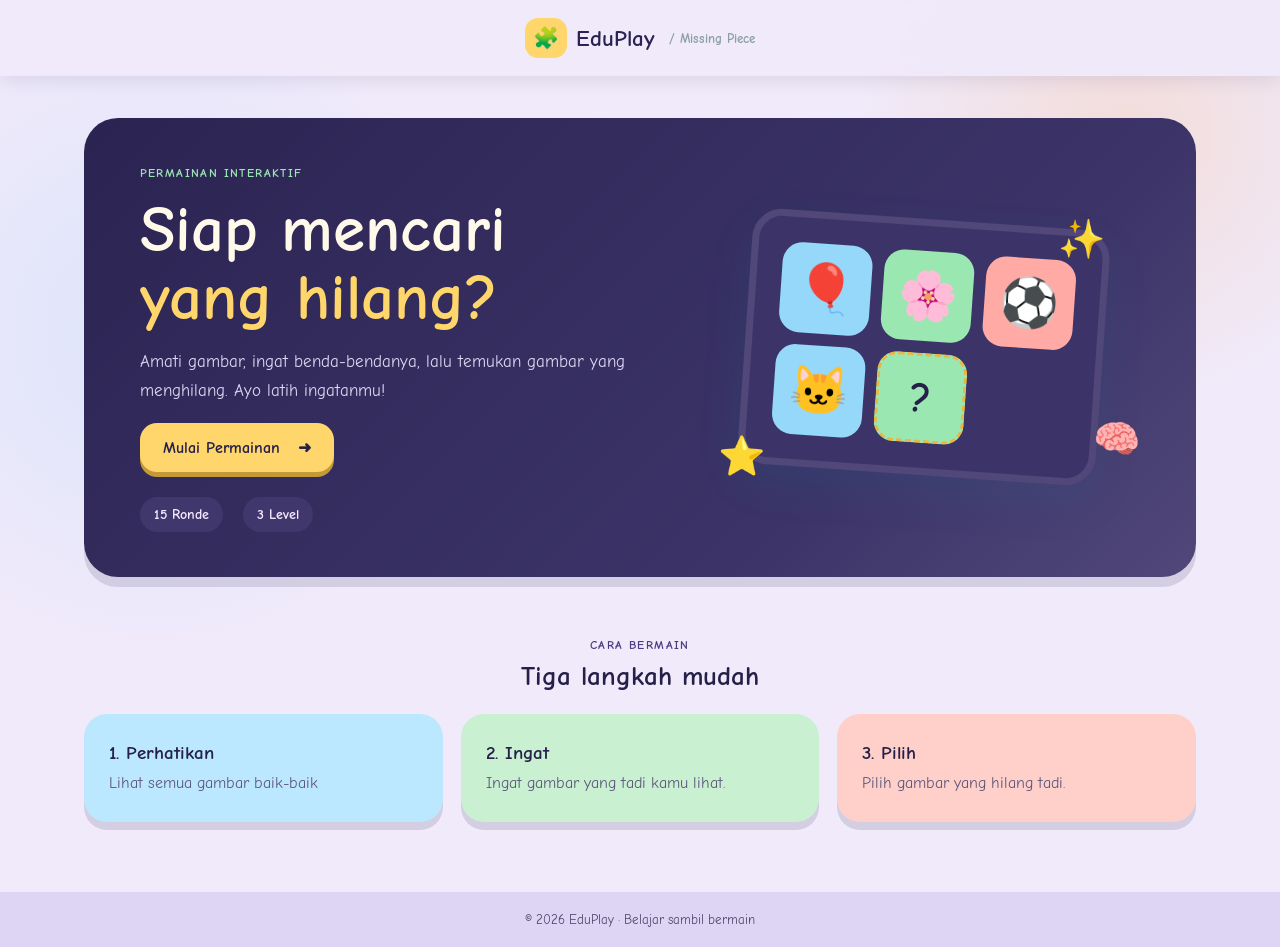
==== commit b44527fc: "ganti nama mulai" ====
--- a/index.html
+++ b/index.html
@@ -24,7 +24,7 @@
           <span class="eyebrow">PERMAINAN INTERAKTIF</span>
           <h1>Siap mencari<br><span>yang hilang?</span></h1>
           <p>Amati gambar, ingat benda-bendanya, lalu temukan gambar yang menghilang. Ayo latih ingatanmu!</p>
-          <button class="primary-btn" id="startBtn">Mulai Petualangan <span>➜</span></button>
+          <button class="primary-btn" id="startBtn">Mulai Permainan <span>➜</span></button>
           <div class="mini-facts"><span>15 Ronde</span><span>3 Level</span></div>
         </div>
         <div class="hero-art">
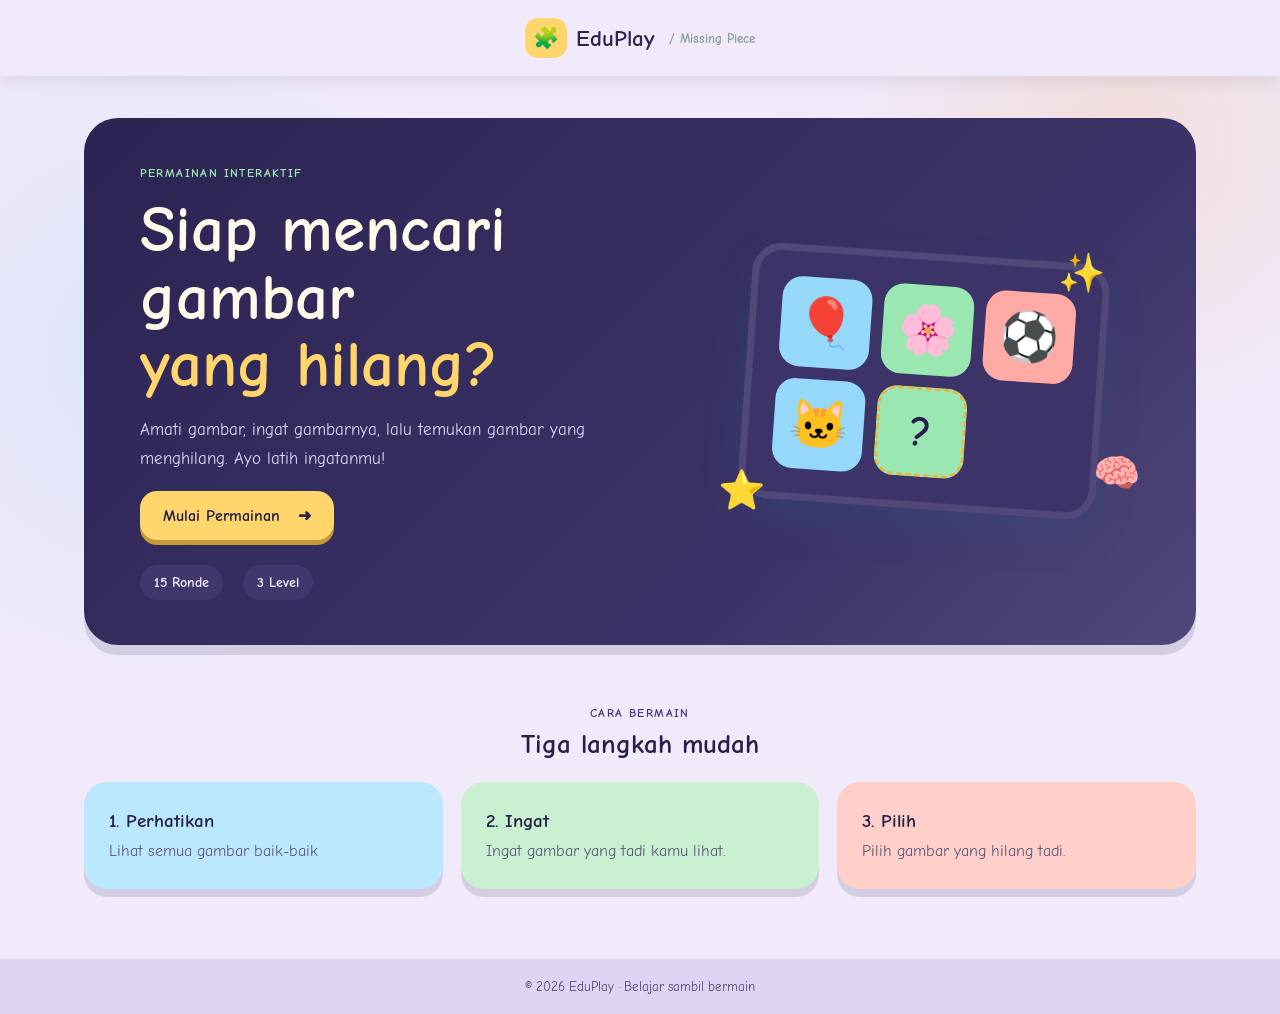
==== commit d4ad74f3: "ganti teks yang sesuai" ====
--- a/index.html
+++ b/index.html
@@ -22,8 +22,8 @@
       <div class="hero">
         <div class="hero-copy">
           <span class="eyebrow">PERMAINAN INTERAKTIF</span>
-          <h1>Siap mencari<br><span>yang hilang?</span></h1>
-          <p>Amati gambar, ingat benda-bendanya, lalu temukan gambar yang menghilang. Ayo latih ingatanmu!</p>
+          <h1>Siap mencari gambar<br><span>yang hilang?</span></h1>
+          <p>Amati gambar, ingat gambarnya, lalu temukan gambar yang menghilang. Ayo latih ingatanmu!</p>
           <button class="primary-btn" id="startBtn">Mulai Permainan <span>➜</span></button>
           <div class="mini-facts"><span>15 Ronde</span><span>3 Level</span></div>
         </div>
@@ -56,7 +56,7 @@
         <div class="timer-wrap"><div class="timer-number" id="timerNumber">5</div><span id="timerCaption">Waktu untuk mengamati</span></div>
         <div class="object-grid" id="objectGrid"></div>
         <div id="answerArea" class="answer-area hidden">
-          <h2>Benda mana yang menghilang?</h2>
+          <h2>Gambar mana yang menghilang?</h2>
           <p>Pilih satu jawaban yang benar.</p>
           <div id="choiceGrid" class="choice-grid"></div>
         </div>
